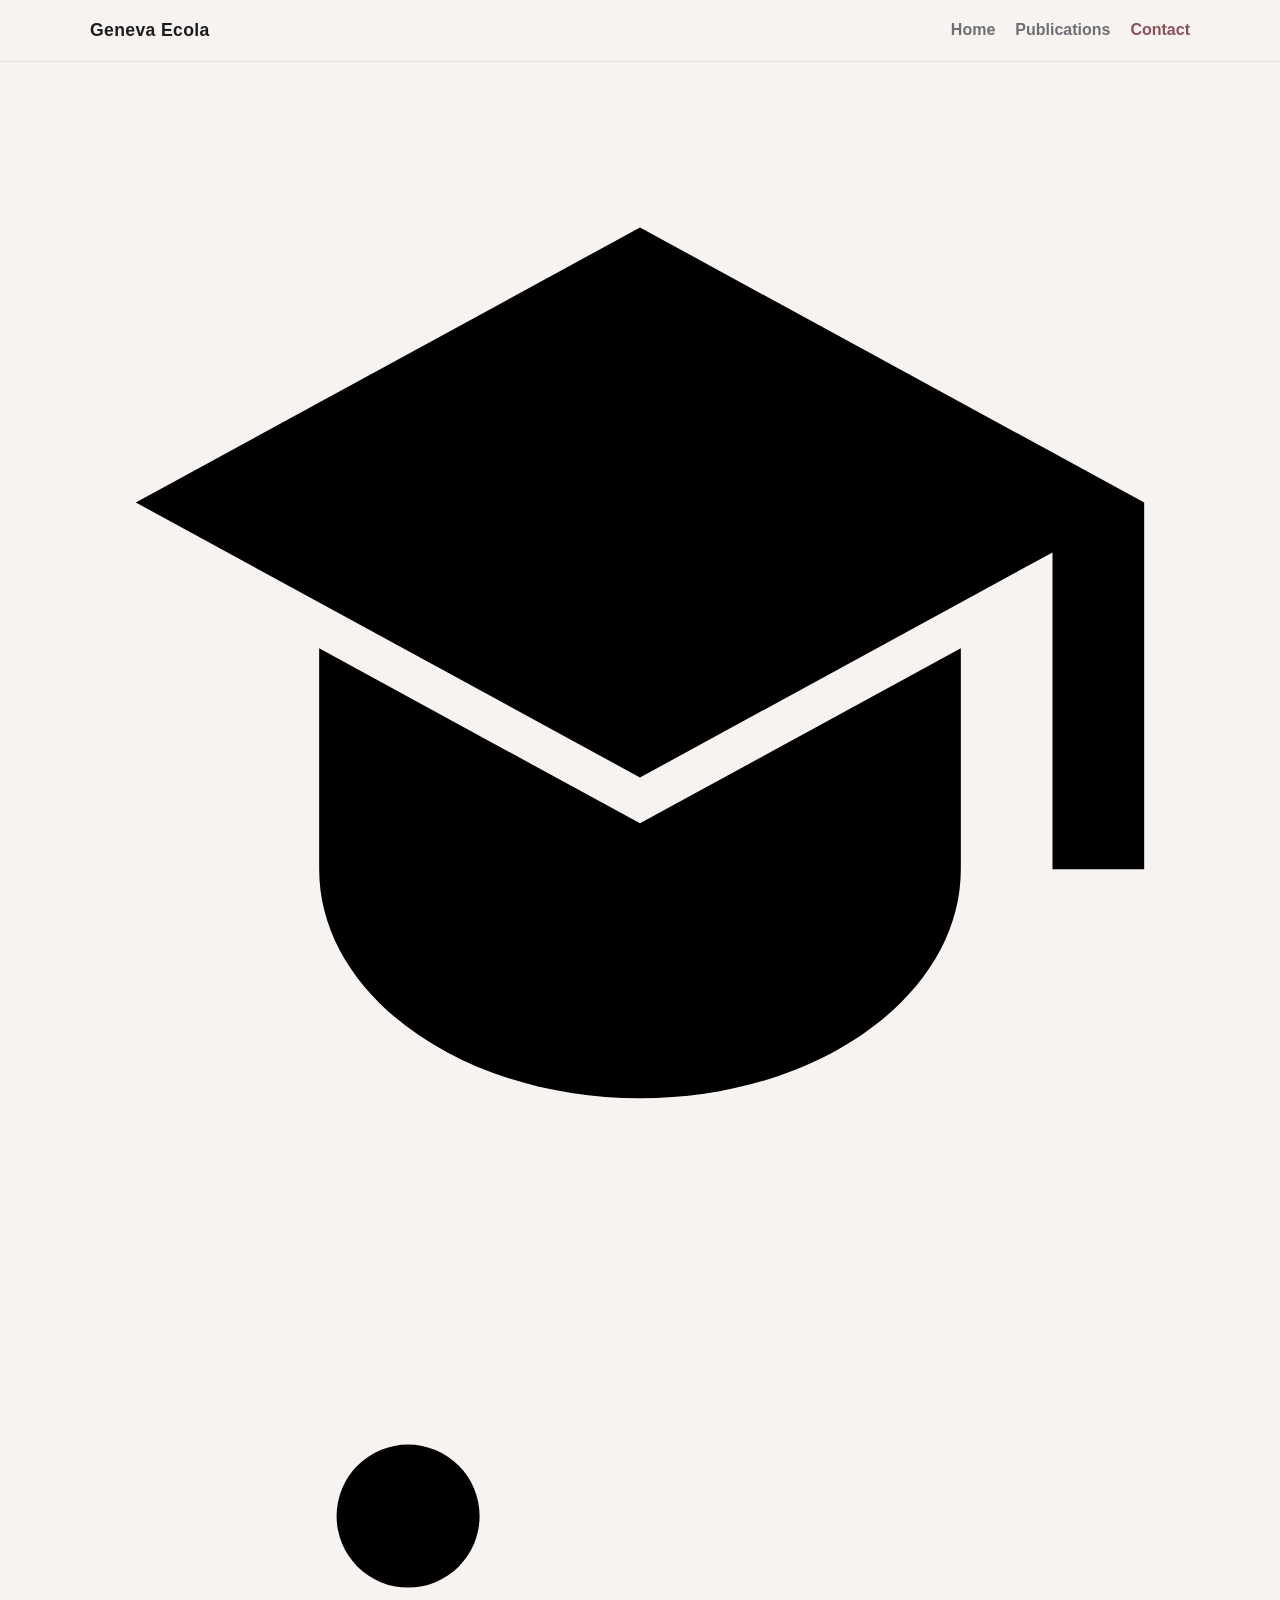
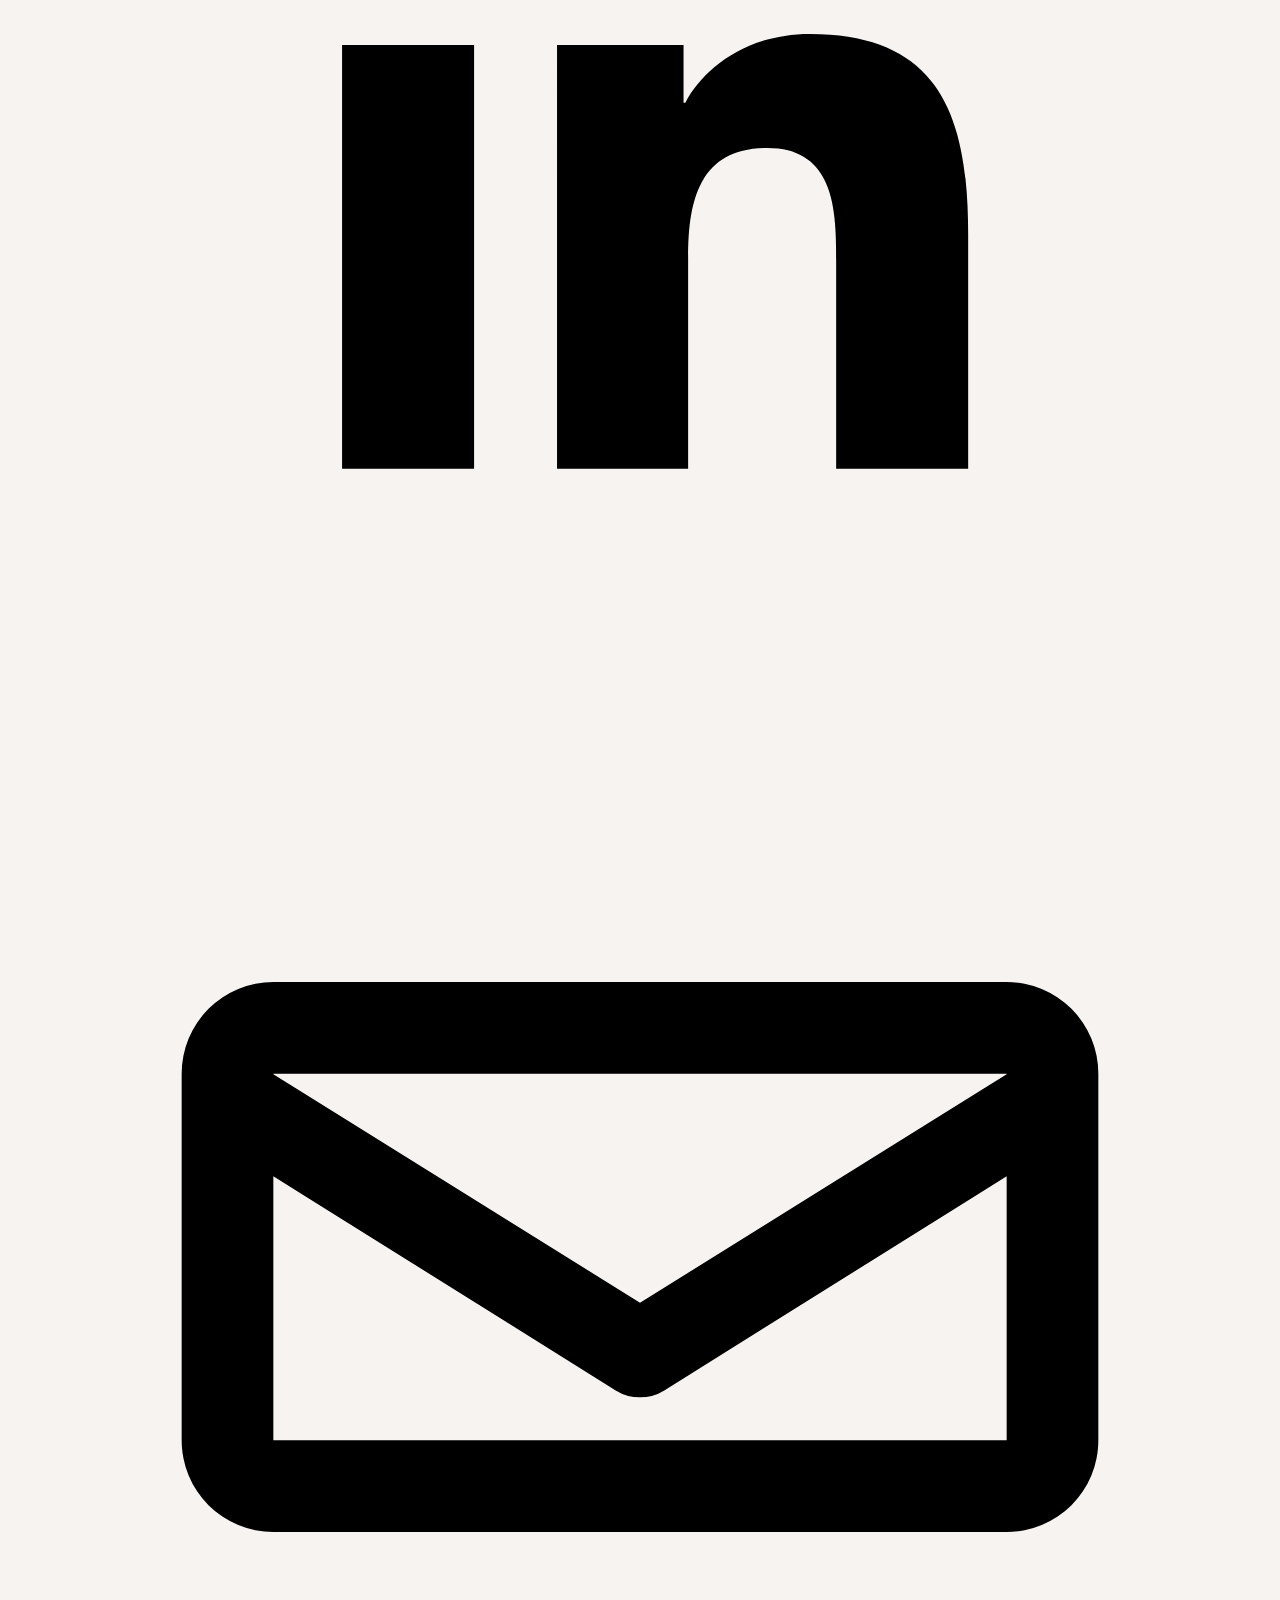
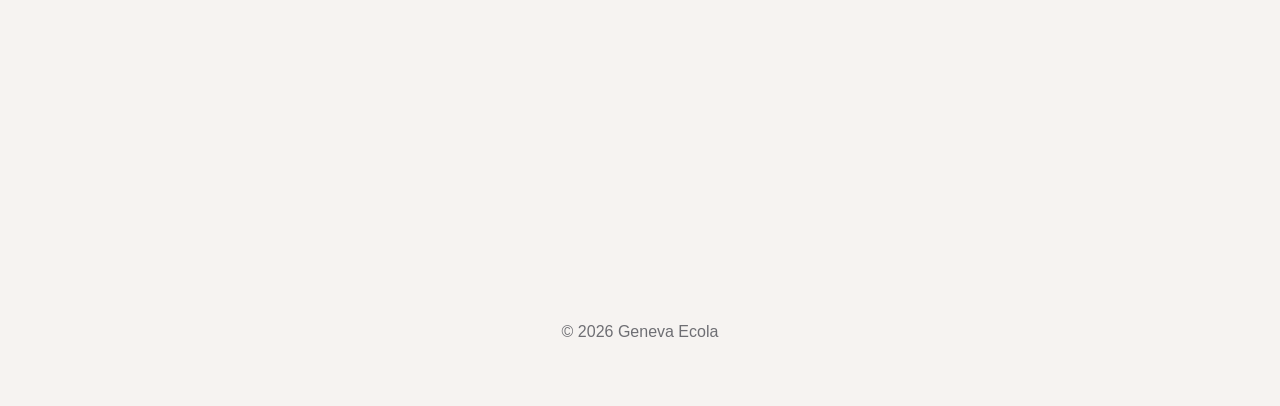
==== contact.html @ b3a4846e "Add social links section to contact page" ====
<!DOCTYPE html>
<html lang="en">
<head>
  <meta charset="UTF-8" />
  <meta name="viewport" content="width=device-width, initial-scale=1.0" />
  <title>Contact | Geneva Ecola</title>
  <link rel="stylesheet" href="style.css">
  <link rel="icon" type="image/svg+xml" href="favicon.svg">
</head>
<body>
  <header class="site-header">
    <div class="container nav">
      <div class="brand">Geneva Ecola</div>
      <nav class="nav-links">
        <a href="index.html">Home</a>
        <a href="publications.html">Publications</a>
        <a class="active" href="contact.html">Contact</a>
      </nav>
    </div>
  </header>

  <main class="section">
    <div class="container">
      <div class="social-links">
        <a href="https://scholar.google.com/citations?user=YOUR_ID_HERE" target="_blank" rel="noopener noreferrer" aria-label="Google Scholar" title="Google Scholar">
          <svg viewBox="0 0 24 24" class="social-icon" aria-hidden="true">
            <path d="M12 3 1 9l11 6 9-4.91V17h2V9L12 3zm0 13L5 12.18V17c0 2.76 3.13 5 7 5s7-2.24 7-5v-4.82L12 16z"/>
          </svg>
        </a>
      
        <a href="https://www.linkedin.com/in/YOUR_LINKEDIN/" target="_blank" rel="noopener noreferrer" aria-label="LinkedIn" title="LinkedIn">
          <svg viewBox="0 0 24 24" class="social-icon" aria-hidden="true">
            <path d="M6.94 8.5A1.56 1.56 0 1 1 6.94 5.38 1.56 1.56 0 0 1 6.94 8.5zM5.5 9.75h2.88V19H5.5V9.75zm4.69 0h2.76v1.26h.04c.38-.73 1.32-1.5 2.72-1.5 2.91 0 3.45 1.91 3.45 4.39V19h-2.88v-4.53c0-1.08-.02-2.47-1.5-2.47-1.5 0-1.73 1.17-1.73 2.39V19h-2.86V9.75z"/>
          </svg>
        </a>
      
        <a href="mailto:youremail@stanford.edu" aria-label="Email" title="Email">
          <svg viewBox="0 0 24 24" class="social-icon" aria-hidden="true">
            <path d="M4 6h16a2 2 0 0 1 2 2v8a2 2 0 0 1-2 2H4a2 2 0 0 1-2-2V8a2 2 0 0 1 2-2zm0 2v.01L12 13l8-4.99V8H4zm16 8V10.24l-7.47 4.67a1 1 0 0 1-1.06 0L4 10.24V16h16z"/>
          </svg>
        </a>
      </div>
    </div>
  </main>

  <footer class="site-footer">
    <div class="container">© 2026 Geneva Ecola</div>
  </footer>
</body>
</html>
---- style.css ----
:root {
  --bg: #f6f3f1;
  --surface: #ffffff;
  --text: #1d1d1f;
  --muted: #6e6e73;
  --accent: #b76e79;
  --accent-dark: #8f4e5a;
  --line: #e7dfdb;
  --shadow: 0 10px 30px rgba(0, 0, 0, 0.06);
  --max-width: 1100px;
}

* {
  box-sizing: border-box;
}

html {
  scroll-behavior: smooth;
}

body {
  margin: 0;
  font-family: Arial, sans-serif;
  background: var(--bg);
  color: var(--text);
  line-height: 1.65;
}

a {
  color: inherit;
  text-decoration: none;
}

.container {
  width: min(var(--max-width), calc(100% - 40px));
  margin: 0 auto;
}

.site-header {
  position: sticky;
  top: 0;
  background: rgba(246, 243, 241, 0.92);
  backdrop-filter: blur(10px);
  border-bottom: 1px solid var(--line);
  z-index: 10;
}

.nav {
  display: flex;
  align-items: center;
  justify-content: space-between;
  padding: 16px 0;
}

.brand {
  font-size: 1.1rem;
  font-weight: 700;
  letter-spacing: 0.02em;
}

.nav-links {
  display: flex;
  gap: 20px;
  flex-wrap: wrap;
}

.nav-links a {
  color: var(--muted);
  font-weight: 600;
}

.nav-links a:hover,
.nav-links a.active {
  color: var(--accent-dark);
}

.hero {
  padding: 72px 0 48px;
}

.hero-grid {
  display: grid;
  grid-template-columns: 1.2fr 0.8fr;
  gap: 36px;
  align-items: center;
}

.eyebrow {
  color: var(--accent-dark);
  font-weight: 700;
  letter-spacing: 0.04em;
  text-transform: uppercase;
  font-size: 0.85rem;
}

h1 {
  font-size: 3.5rem;
  line-height: 1.05;
  margin: 10px 0 16px;
}

.lead {
  font-size: 1.15rem;
  color: var(--muted);
  max-width: 650px;
}

.button-row {
  display: flex;
  gap: 14px;
  flex-wrap: wrap;
  margin-top: 24px;
}

.button {
  display: inline-block;
  padding: 12px 18px;
  border-radius: 999px;
  font-weight: 700;
  transition: 0.2s ease;
}

.button-primary {
  background: var(--accent);
  color: white;
}

.button-primary:hover {
  background: var(--accent-dark);
}

.button-secondary {
  border: 1px solid var(--line);
  background: white;
}

.hero-image,
.image-card {
  background: linear-gradient(135deg, #ead7dc, #dce8f2);
  border-radius: 28px;
  min-height: 340px;
  box-shadow: var(--shadow);
  border: 1px solid var(--line);
}

.section {
  padding: 28px 0 64px;
}

.section-title {
  font-size: 2rem;
  margin: 0 0 10px;
}

.section-subtitle {
  color: var(--muted);
  max-width: 700px;
  margin-bottom: 28px;
}

.card-grid {
  display: grid;
  grid-template-columns: repeat(3, 1fr);
  gap: 22px;
}

.card {
  background: var(--surface);
  border: 1px solid var(--line);
  border-radius: 24px;
  padding: 22px;
  box-shadow: var(--shadow);
}

.card h3 {
  margin-top: 0;
  margin-bottom: 10px;
  font-size: 1.2rem;
}

.card p {
  color: var(--muted);
  margin-bottom: 0;
}

.split {
  display: grid;
  grid-template-columns: 0.9fr 1.1fr;
  gap: 28px;
  align-items: start;
}

.list {
  display: grid;
  gap: 18px;
}

.list-item {
  background: var(--surface);
  border: 1px solid var(--line);
  border-radius: 22px;
  padding: 20px;
  box-shadow: var(--shadow);
}

.list-item h3 {
  margin: 0 0 8px;
}

.list-item p {
  margin: 0;
  color: var(--muted);
}

.site-footer {
  padding: 40px 0 60px;
  color: var(--muted);
  text-align: center;
}

@media (max-width: 900px) {
  .hero-grid,
  .card-grid,
  .split {
    grid-template-columns: 1fr;
  }

  h1 {
    font-size: 2.6rem;
  }
}

.hero-image{
  overflow: hidden;
}

.hero-image img{
  width: 100%;
  height: 100%;
  display: block;
  object-fit: cover;
  border-radius: 28px;
}

.section-intro {
  max-width: 700px;
  margin-bottom: 2rem;
  color: #555;
}

.publications-list {
  display: flex;
  flex-direction: column;
  gap: 2rem;
}

.publication-card {
  display: flex;
  gap: 1.5rem;
  align-items: flex-start;
  background: #fff;
  border-radius: 18px;
  padding: 1.25rem;
  box-shadow: 0 4px 18px rgba(0, 0, 0, 0.08);
}

.publication-image img {
  width: 200px;
  height: 140px;
  object-fit: cover;
  border-radius: 14px;
  display: block;
}

.publication-content {
  flex: 1;
}

.publication-content h2 {
  margin: 0 0 0.4rem 0;
  font-size: 1.25rem;
  line-height: 1.3;
}

.publication-meta {
  font-weight: 600;
  color: #7a5ea8;
  margin-bottom: 0.75rem;
}

.publication-links {
  margin-top: 0.9rem;
  display: flex;
  gap: 1rem;
  flex-wrap: wrap;
}

.publication-links a {
  text-decoration: none;
  font-weight: 600;
}

@media (max-width: 700px) {
  .publication-card {
    flex-direction: column;
  }

  .publication-image img {
    width: 100%;
    height: auto;
  }
}
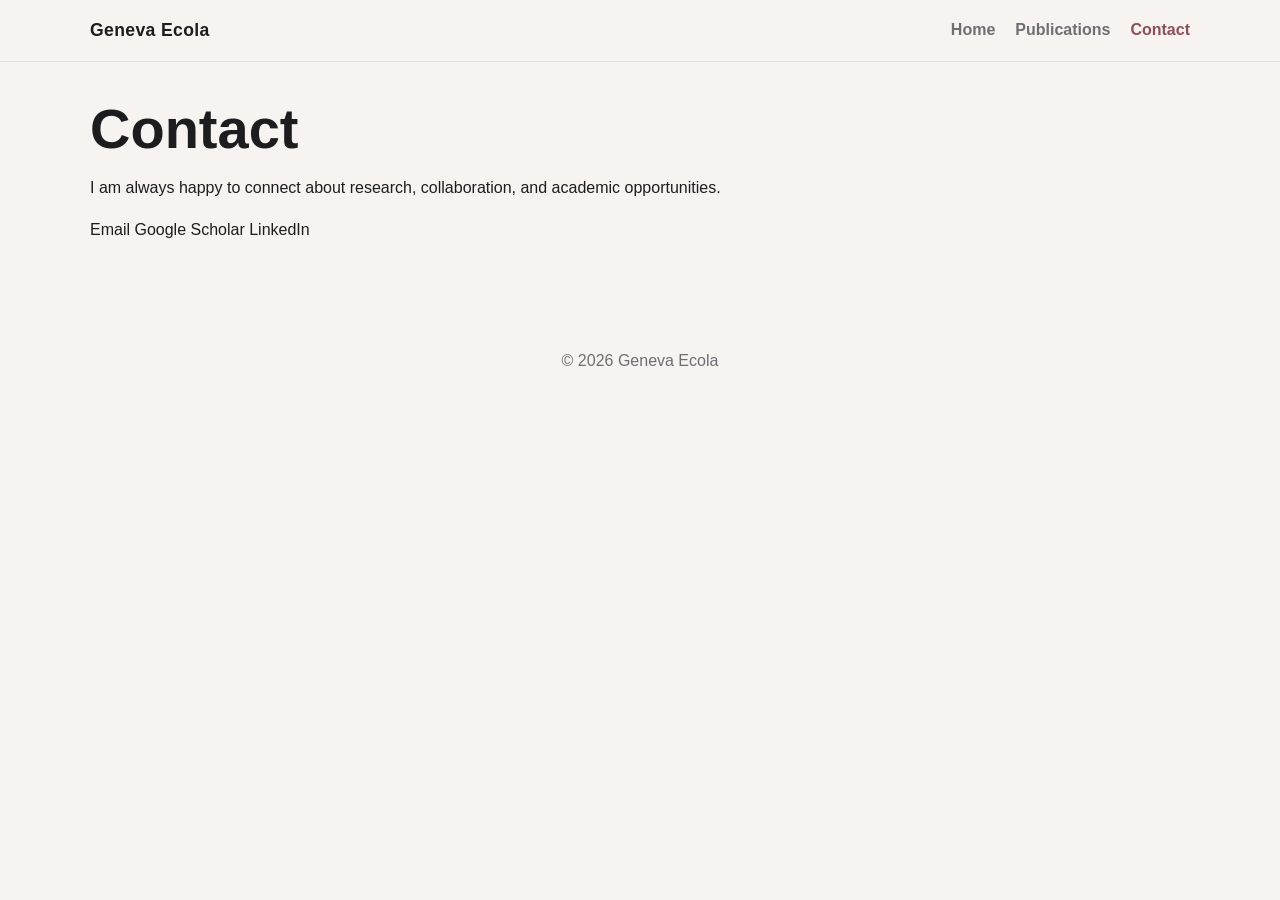
==== commit d1529f9d: "Create contact section with links and introduction Added a contact section with introductory text an" ====
--- a/contact.html
+++ b/contact.html
@@ -20,25 +20,16 @@
   </header>
 
   <main class="section">
-    <div class="container">
-      <div class="social-links">
-        <a href="https://scholar.google.com/citations?user=YOUR_ID_HERE" target="_blank" rel="noopener noreferrer" aria-label="Google Scholar" title="Google Scholar">
-          <svg viewBox="0 0 24 24" class="social-icon" aria-hidden="true">
-            <path d="M12 3 1 9l11 6 9-4.91V17h2V9L12 3zm0 13L5 12.18V17c0 2.76 3.13 5 7 5s7-2.24 7-5v-4.82L12 16z"/>
-          </svg>
-        </a>
-      
-        <a href="https://www.linkedin.com/in/YOUR_LINKEDIN/" target="_blank" rel="noopener noreferrer" aria-label="LinkedIn" title="LinkedIn">
-          <svg viewBox="0 0 24 24" class="social-icon" aria-hidden="true">
-            <path d="M6.94 8.5A1.56 1.56 0 1 1 6.94 5.38 1.56 1.56 0 0 1 6.94 8.5zM5.5 9.75h2.88V19H5.5V9.75zm4.69 0h2.76v1.26h.04c.38-.73 1.32-1.5 2.72-1.5 2.91 0 3.45 1.91 3.45 4.39V19h-2.88v-4.53c0-1.08-.02-2.47-1.5-2.47-1.5 0-1.73 1.17-1.73 2.39V19h-2.86V9.75z"/>
-          </svg>
-        </a>
-      
-        <a href="mailto:youremail@stanford.edu" aria-label="Email" title="Email">
-          <svg viewBox="0 0 24 24" class="social-icon" aria-hidden="true">
-            <path d="M4 6h16a2 2 0 0 1 2 2v8a2 2 0 0 1-2 2H4a2 2 0 0 1-2-2V8a2 2 0 0 1 2-2zm0 2v.01L12 13l8-4.99V8H4zm16 8V10.24l-7.47 4.67a1 1 0 0 1-1.06 0L4 10.24V16h16z"/>
-          </svg>
-        </a>
+    <div class="container contact-page">
+      <h1>Contact</h1>
+      <p class="contact-intro">
+        I am always happy to connect about research, collaboration, and academic opportunities.
+      </p>
+
+      <div class="contact-links">
+        <a class="contact-button" href="mailto:youremail@stanford.edu">Email</a>
+        <a class="contact-button" href="https://scholar.google.com/citations?user=YOUR_ID_HERE" target="_blank" rel="noopener noreferrer">Google Scholar</a>
+        <a class="contact-button" href="https://www.linkedin.com/in/YOUR_LINKEDIN/" target="_blank" rel="noopener noreferrer">LinkedIn</a>
       </div>
     </div>
   </main>
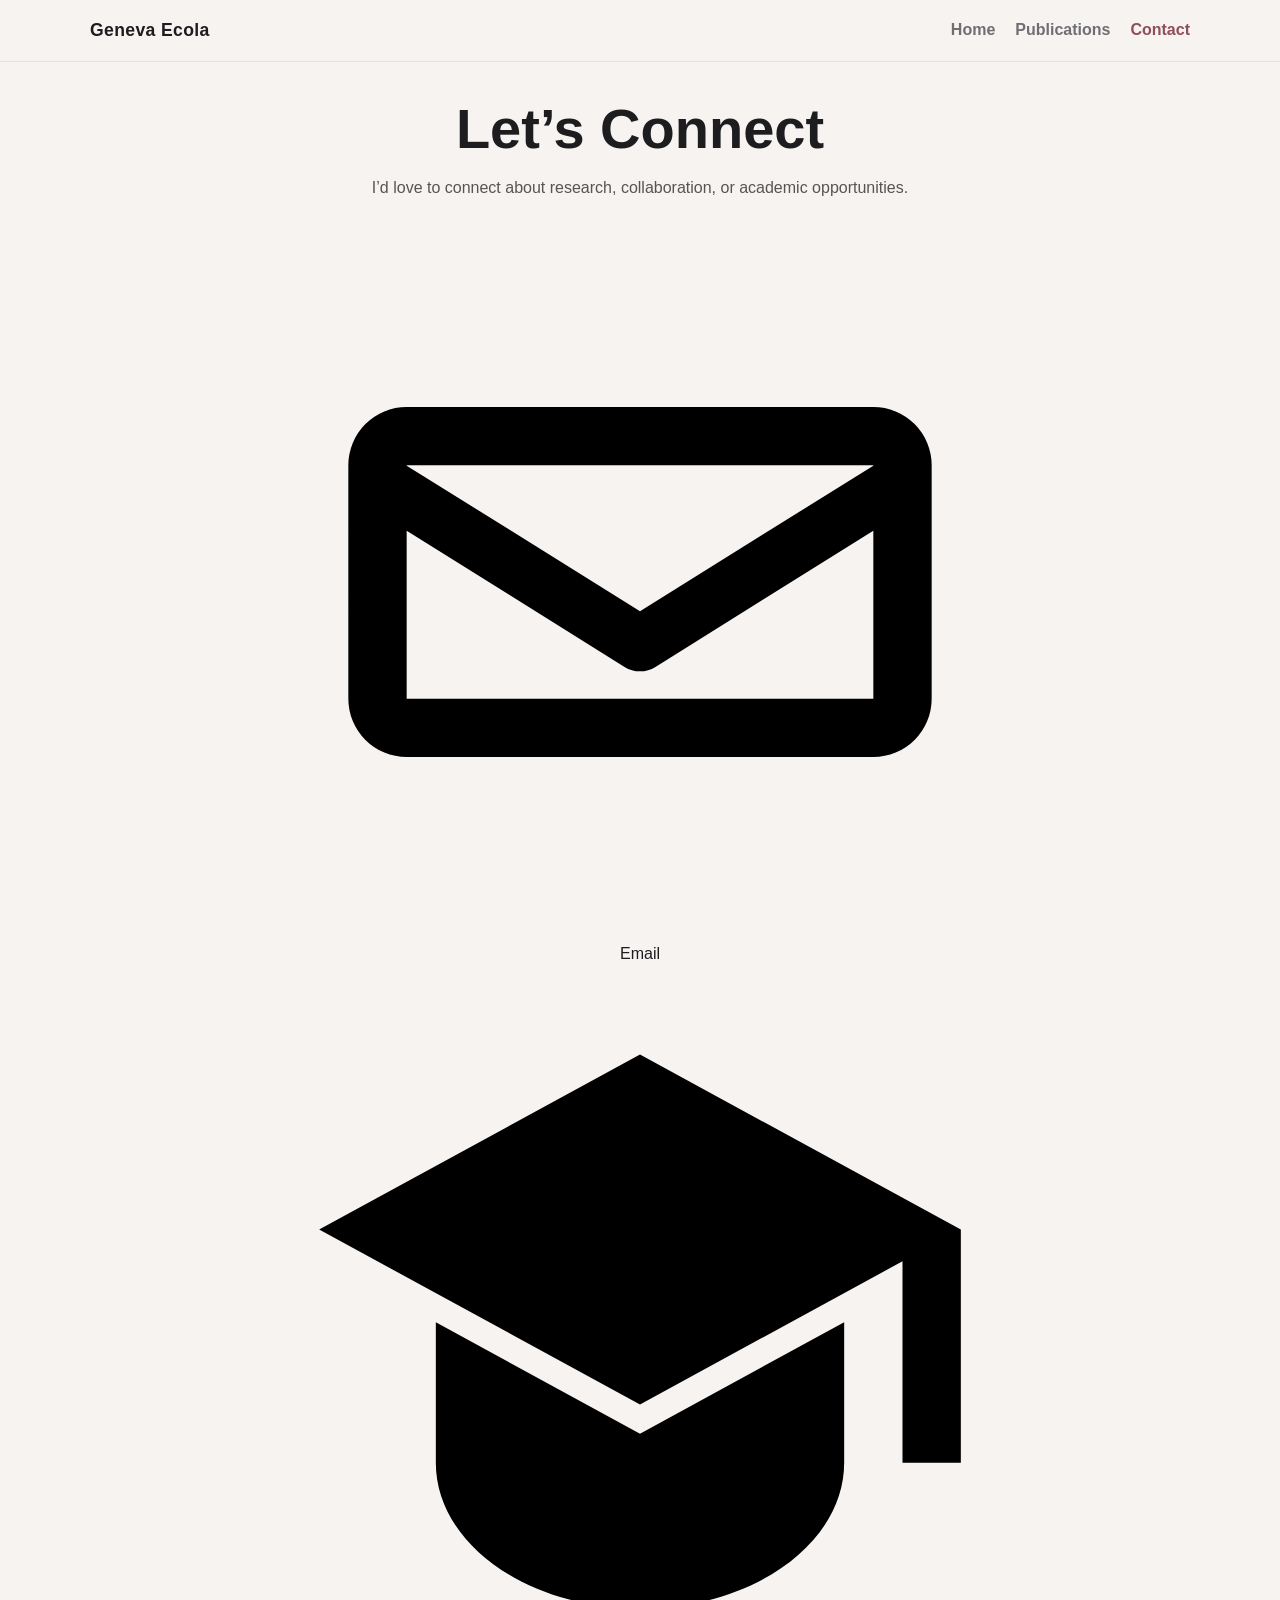
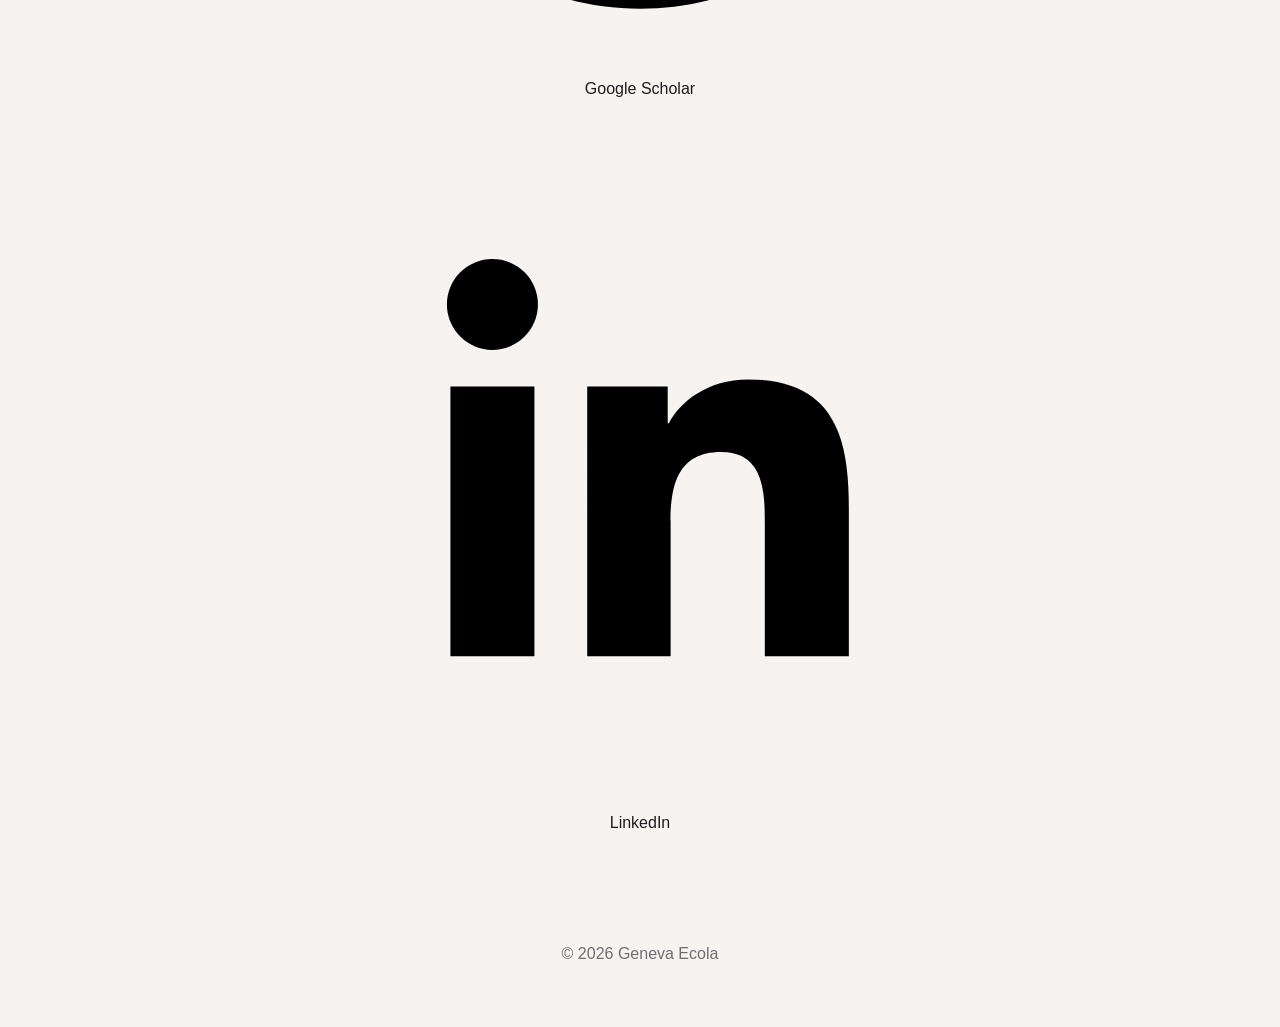
==== commit d7889bca: "Update contact page content and structure" ====
--- a/contact.html
+++ b/contact.html
@@ -21,15 +21,38 @@
 
   <main class="section">
     <div class="container contact-page">
-      <h1>Contact</h1>
+      <h1>Let’s Connect</h1>
       <p class="contact-intro">
-        I am always happy to connect about research, collaboration, and academic opportunities.
+        I’d love to connect about research, collaboration, or academic opportunities.
       </p>
 
-      <div class="contact-links">
-        <a class="contact-button" href="mailto:youremail@stanford.edu">Email</a>
-        <a class="contact-button" href="https://scholar.google.com/citations?user=YOUR_ID_HERE" target="_blank" rel="noopener noreferrer">Google Scholar</a>
-        <a class="contact-button" href="https://www.linkedin.com/in/YOUR_LINKEDIN/" target="_blank" rel="noopener noreferrer">LinkedIn</a>
+      <div class="social-card">
+        <a class="social-button" href="mailto:YOUR_EMAIL_HERE" aria-label="Email">
+          <span class="icon-wrap">
+            <svg viewBox="0 0 24 24" class="social-icon" aria-hidden="true">
+              <path d="M4 6h16a2 2 0 0 1 2 2v8a2 2 0 0 1-2 2H4a2 2 0 0 1-2-2V8a2 2 0 0 1 2-2zm0 2v.01L12 13l8-4.99V8H4zm16 8V10.24l-7.47 4.67a1 1 0 0 1-1.06 0L4 10.24V16h16z"/>
+            </svg>
+          </span>
+          <span>Email</span>
+        </a>
+
+        <a class="social-button" href="https://scholar.google.com/citations?user=YOUR_SCHOLAR_ID" target="_blank" rel="noopener noreferrer" aria-label="Google Scholar">
+          <span class="icon-wrap">
+            <svg viewBox="0 0 24 24" class="social-icon" aria-hidden="true">
+              <path d="M12 3 1 9l11 6 9-4.91V17h2V9L12 3zm0 13L5 12.18V17c0 2.76 3.13 5 7 5s7-2.24 7-5v-4.82L12 16z"/>
+            </svg>
+          </span>
+          <span>Google Scholar</span>
+        </a>
+
+        <a class="social-button" href="https://www.linkedin.com/in/YOUR_LINKEDIN/" target="_blank" rel="noopener noreferrer" aria-label="LinkedIn">
+          <span class="icon-wrap">
+            <svg viewBox="0 0 24 24" class="social-icon" aria-hidden="true">
+              <path d="M6.94 8.5A1.56 1.56 0 1 1 6.94 5.38 1.56 1.56 0 0 1 6.94 8.5zM5.5 9.75h2.88V19H5.5V9.75zm4.69 0h2.76v1.26h.04c.38-.73 1.32-1.5 2.72-1.5 2.91 0 3.45 1.91 3.45 4.39V19h-2.88v-4.53c0-1.08-.02-2.47-1.5-2.47-1.5 0-1.73 1.17-1.73 2.39V19h-2.86V9.75z"/>
+            </svg>
+          </span>
+          <span>LinkedIn</span>
+        </a>
       </div>
     </div>
   </main>
--- a/style.css
+++ b/style.css
@@ -310,3 +310,39 @@
     height: auto;
   }
 }
+
+.contact-page {
+  max-width: 700px;
+  text-align: center;
+  margin: 0 auto;
+}
+
+.contact-intro {
+  color: #555;
+  margin: 1rem 0 2rem;
+  line-height: 1.6;
+}
+
+.contact-links {
+  display: flex;
+  gap: 1rem;
+  justify-content: center;
+  flex-wrap: wrap;
+}
+
+.contact-button {
+  display: inline-block;
+  padding: 0.85rem 1.3rem;
+  border-radius: 999px;
+  background: #f3ecfb;
+  color: #7a5ea8;
+  text-decoration: none;
+  font-weight: 600;
+  transition: transform 0.18s ease, box-shadow 0.18s ease, background 0.18s ease;
+}
+
+.contact-button:hover {
+  transform: translateY(-2px);
+  background: #eadcf8;
+  box-shadow: 0 6px 16px rgba(122, 94, 168, 0.18);
+}
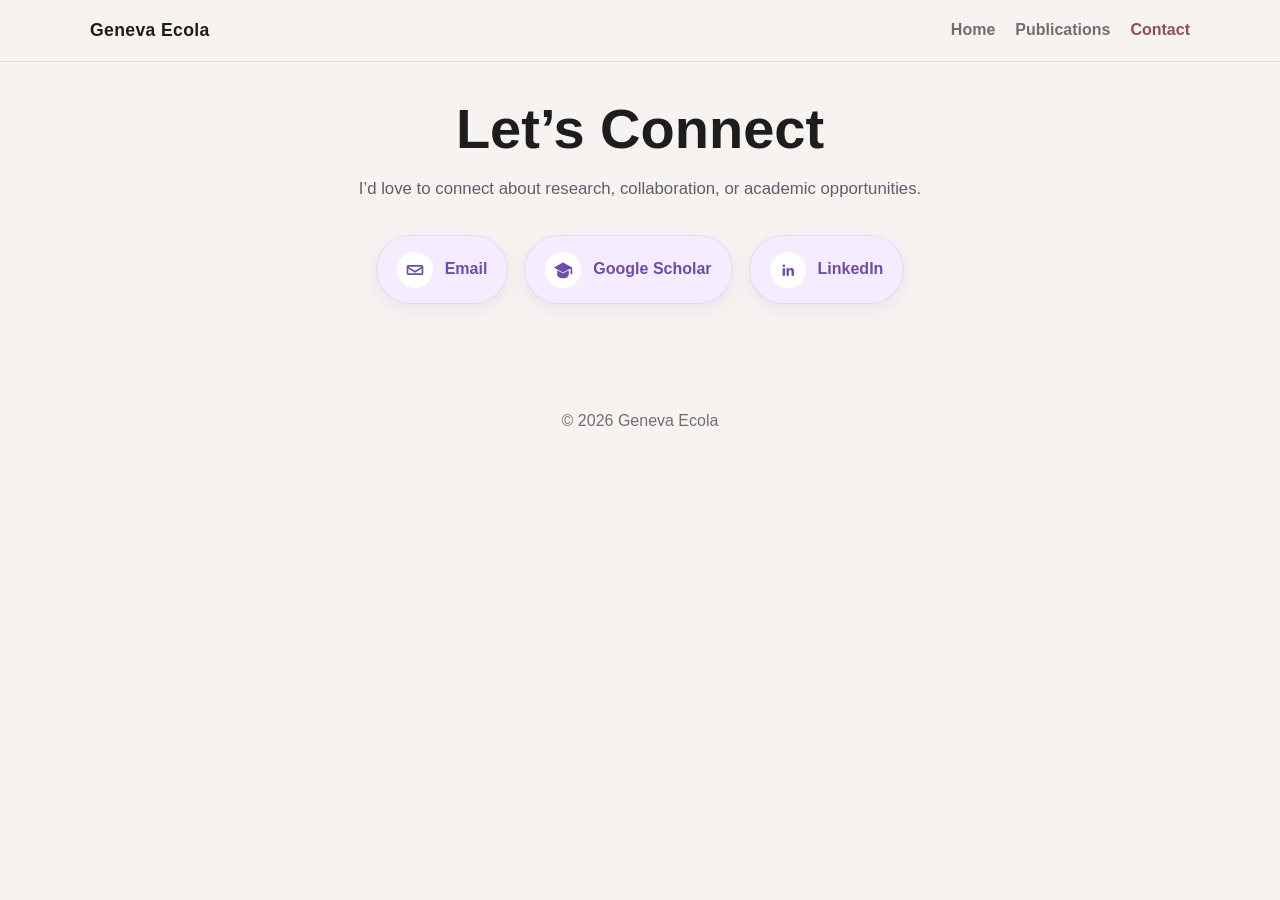
==== commit 7a695939: "Update contact information and social links" ====
--- a/contact.html
+++ b/contact.html
@@ -27,7 +27,7 @@
       </p>
 
       <div class="social-card">
-        <a class="social-button" href="mailto:YOUR_EMAIL_HERE" aria-label="Email">
+        <a class="social-button" href="mailto:gecola@stanford.edu" aria-label="Email">
           <span class="icon-wrap">
             <svg viewBox="0 0 24 24" class="social-icon" aria-hidden="true">
               <path d="M4 6h16a2 2 0 0 1 2 2v8a2 2 0 0 1-2 2H4a2 2 0 0 1-2-2V8a2 2 0 0 1 2-2zm0 2v.01L12 13l8-4.99V8H4zm16 8V10.24l-7.47 4.67a1 1 0 0 1-1.06 0L4 10.24V16h16z"/>
@@ -36,7 +36,7 @@
           <span>Email</span>
         </a>
 
-        <a class="social-button" href="https://scholar.google.com/citations?user=YOUR_SCHOLAR_ID" target="_blank" rel="noopener noreferrer" aria-label="Google Scholar">
+        <a class="social-button" href="https://scholar.google.com/citations?user=upxh27QAAAAJ&hl=en" target="_blank" rel="noopener noreferrer" aria-label="Google Scholar">
           <span class="icon-wrap">
             <svg viewBox="0 0 24 24" class="social-icon" aria-hidden="true">
               <path d="M12 3 1 9l11 6 9-4.91V17h2V9L12 3zm0 13L5 12.18V17c0 2.76 3.13 5 7 5s7-2.24 7-5v-4.82L12 16z"/>
@@ -45,7 +45,7 @@
           <span>Google Scholar</span>
         </a>
 
-        <a class="social-button" href="https://www.linkedin.com/in/YOUR_LINKEDIN/" target="_blank" rel="noopener noreferrer" aria-label="LinkedIn">
+        <a class="social-button" href="https://www.linkedin.com/in/geneva-ecola/" target="_blank" rel="noopener noreferrer" aria-label="LinkedIn">
           <span class="icon-wrap">
             <svg viewBox="0 0 24 24" class="social-icon" aria-hidden="true">
               <path d="M6.94 8.5A1.56 1.56 0 1 1 6.94 5.38 1.56 1.56 0 0 1 6.94 8.5zM5.5 9.75h2.88V19H5.5V9.75zm4.69 0h2.76v1.26h.04c.38-.73 1.32-1.5 2.72-1.5 2.91 0 3.45 1.91 3.45 4.39V19h-2.88v-4.53c0-1.08-.02-2.47-1.5-2.47-1.5 0-1.73 1.17-1.73 2.39V19h-2.86V9.75z"/>
--- a/style.css
+++ b/style.css
@@ -312,37 +312,73 @@
 }
 
 .contact-page {
-  max-width: 700px;
+  max-width: 760px;
+  margin: 0 auto;
   text-align: center;
-  margin: 0 auto;
 }
 
 .contact-intro {
-  color: #555;
-  margin: 1rem 0 2rem;
-  line-height: 1.6;
-}
-
-.contact-links {
-  display: flex;
+  color: #5f5f6b;
+  font-size: 1.05rem;
+  line-height: 1.7;
+  max-width: 620px;
+  margin: 0.75rem auto 2rem;
+}
+
+.social-card {
+  display: flex;
+  justify-content: center;
   gap: 1rem;
-  justify-content: center;
   flex-wrap: wrap;
-}
-
-.contact-button {
-  display: inline-block;
-  padding: 0.85rem 1.3rem;
+  margin-top: 1.5rem;
+}
+
+.social-button {
+  display: inline-flex;
+  align-items: center;
+  gap: 0.75rem;
+  padding: 0.95rem 1.25rem;
   border-radius: 999px;
-  background: #f3ecfb;
-  color: #7a5ea8;
   text-decoration: none;
   font-weight: 600;
+  color: #6f4ca5;
+  background: #f5edff;
+  border: 1px solid rgba(111, 76, 165, 0.12);
+  box-shadow: 0 6px 18px rgba(111, 76, 165, 0.08);
   transition: transform 0.18s ease, box-shadow 0.18s ease, background 0.18s ease;
 }
 
-.contact-button:hover {
+.social-button:hover {
   transform: translateY(-2px);
-  background: #eadcf8;
-  box-shadow: 0 6px 16px rgba(122, 94, 168, 0.18);
-}
+  background: #efe2ff;
+  box-shadow: 0 10px 22px rgba(111, 76, 165, 0.14);
+}
+
+.icon-wrap {
+  width: 36px;
+  height: 36px;
+  border-radius: 50%;
+  background: white;
+  display: inline-flex;
+  align-items: center;
+  justify-content: center;
+  flex-shrink: 0;
+}
+
+.social-icon {
+  width: 20px;
+  height: 20px;
+  fill: currentColor;
+}
+
+@media (max-width: 640px) {
+  .social-card {
+    flex-direction: column;
+    align-items: center;
+  }
+
+  .social-button {
+    width: min(100%, 320px);
+    justify-content: center;
+  }
+}
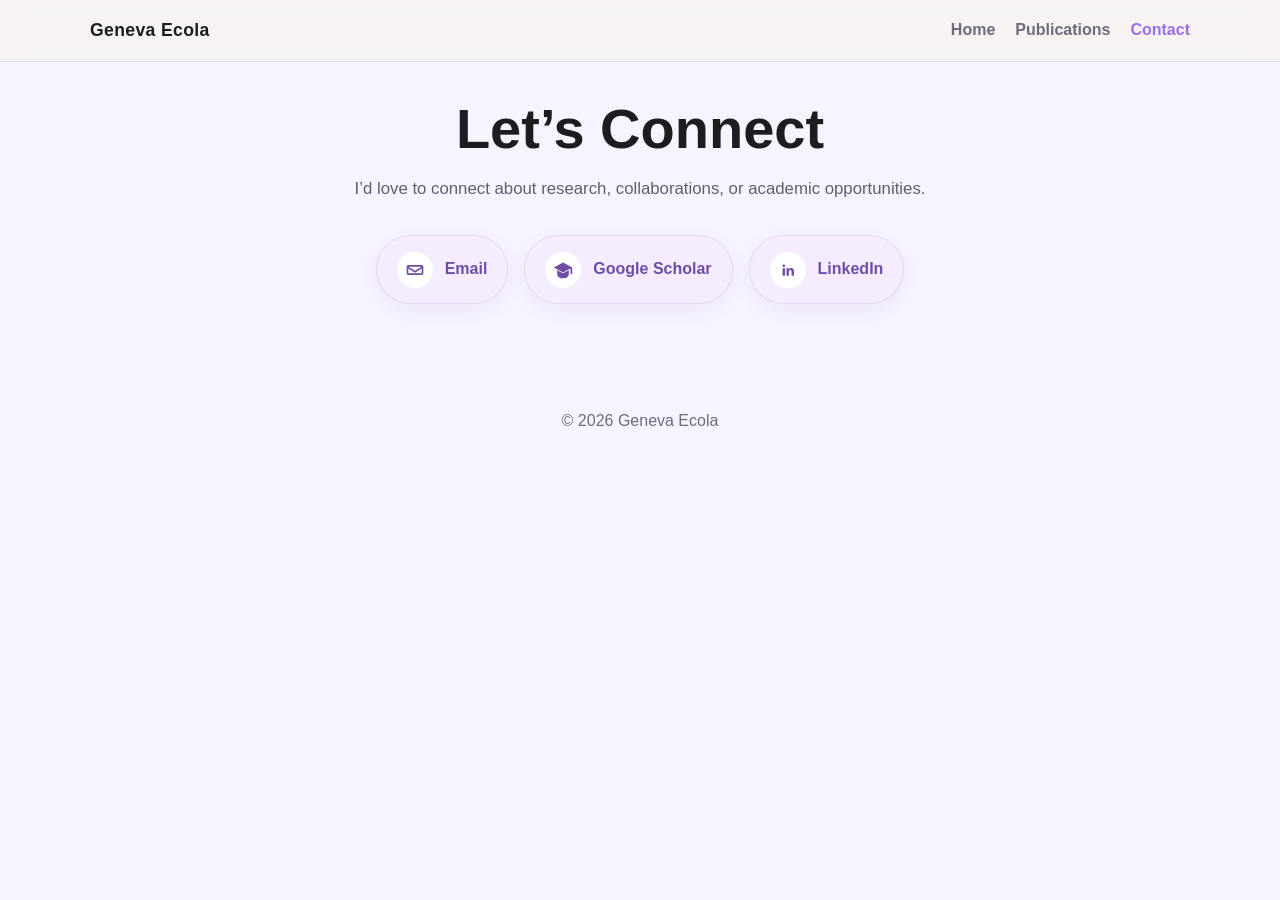
==== commit 8996387b: "Fix typo in contact page introduction" ====
--- a/contact.html
+++ b/contact.html
@@ -23,7 +23,7 @@
     <div class="container contact-page">
       <h1>Let’s Connect</h1>
       <p class="contact-intro">
-        I’d love to connect about research, collaboration, or academic opportunities.
+        I’d love to connect about research, collaborations, or academic opportunities.
       </p>
 
       <div class="social-card">
--- a/style.css
+++ b/style.css
@@ -1,12 +1,12 @@
 :root {
-  --bg: #f6f3f1;
+  --bg: #f7f3ff;
   --surface: #ffffff;
   --text: #1d1d1f;
-  --muted: #6e6e73;
-  --accent: #b76e79;
-  --accent-dark: #8f4e5a;
-  --line: #e7dfdb;
-  --shadow: 0 10px 30px rgba(0, 0, 0, 0.06);
+  --muted: #6f6a7d;
+  --accent: #c7a6ff;
+  --accent-dark: #9b6ee8;
+  --line: #e7def7;
+  --shadow: 0 10px 30px rgba(88, 60, 140, 0.08);
   --max-width: 1100px;
 }
 
@@ -136,7 +136,7 @@
 
 .hero-image,
 .image-card {
-  background: linear-gradient(135deg, #ead7dc, #dce8f2);
+  background: linear-gradient(135deg, #efe3ff, #e6dcff);
   border-radius: 28px;
   min-height: 340px;
   box-shadow: var(--shadow);
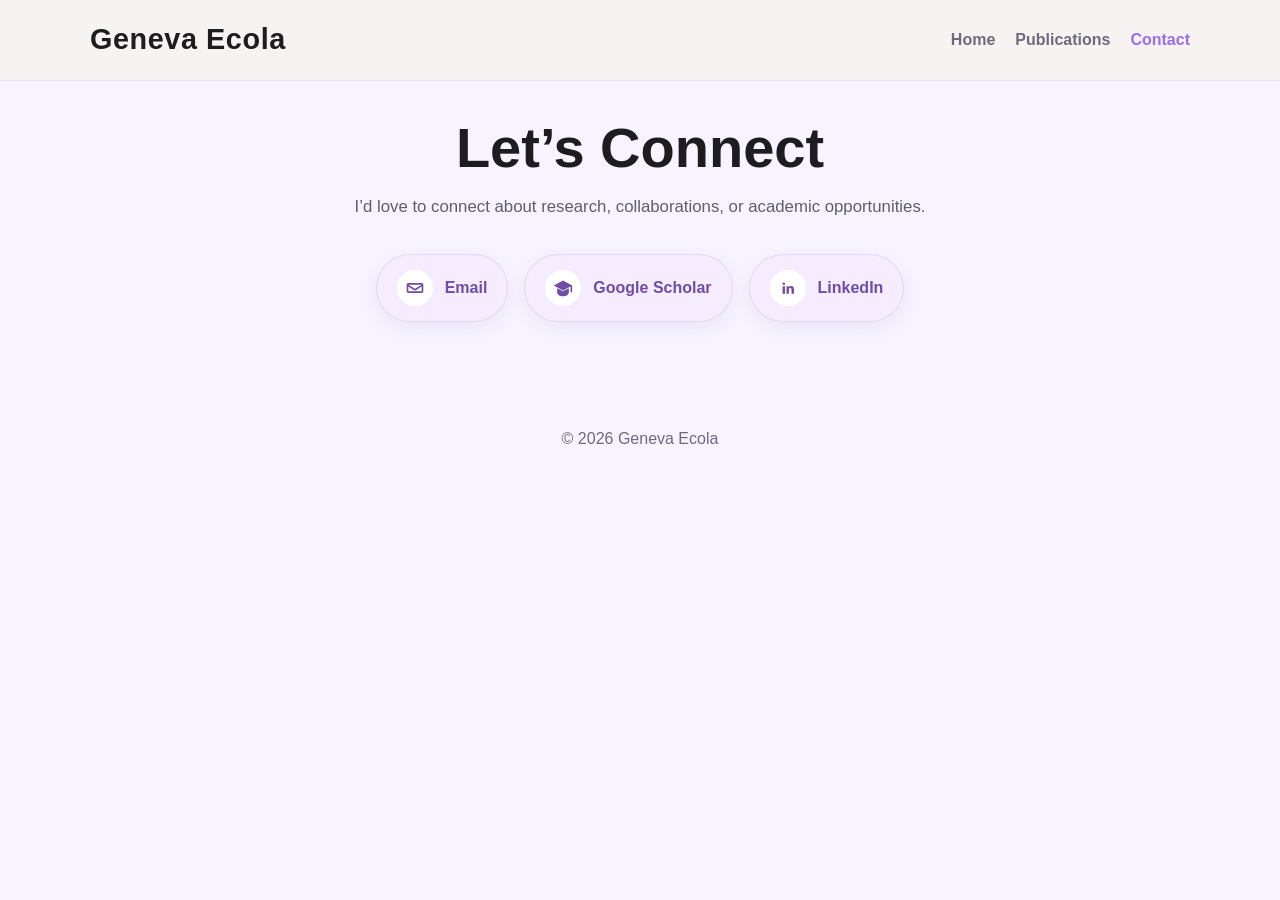
==== commit de9c1c45: "Update contact.html" ====
--- a/contact.html
+++ b/contact.html
@@ -18,6 +18,16 @@
       </nav>
     </div>
   </header>
+
+<!-- Google tag (gtag.js) -->
+<script async src="https://www.googletagmanager.com/gtag/js?id=G-DEY8MKTT2V"></script>
+<script>
+  window.dataLayer = window.dataLayer || [];
+  function gtag(){dataLayer.push(arguments);}
+  gtag('js', new Date());
+
+  gtag('config', 'G-DEY8MKTT2V');
+</script>
 
   <main class="section">
     <div class="container contact-page">
--- a/style.css
+++ b/style.css
@@ -53,7 +53,7 @@
 }
 
 .brand {
-  font-size: 1.1rem;
+  font-size: 1.8rem;
   font-weight: 700;
   letter-spacing: 0.02em;
 }
@@ -90,7 +90,7 @@
   font-weight: 700;
   letter-spacing: 0.04em;
   text-transform: uppercase;
-  font-size: 0.85rem;
+  font-size: 1.5rem;
 }
 
 h1 {
@@ -382,3 +382,20 @@
     justify-content: center;
   }
 }
+
+.news-box {
+  display: flex;
+  flex-direction: column;
+  gap: 1.25rem;
+}
+
+.news-item h3 {
+  margin: 0;
+  font-size: 1.05rem;
+  line-height: 1.5;
+}
+
+.news-item + .news-item {
+  border-top: 1px solid #e6e0f5;
+  padding-top: 1.25rem;
+}
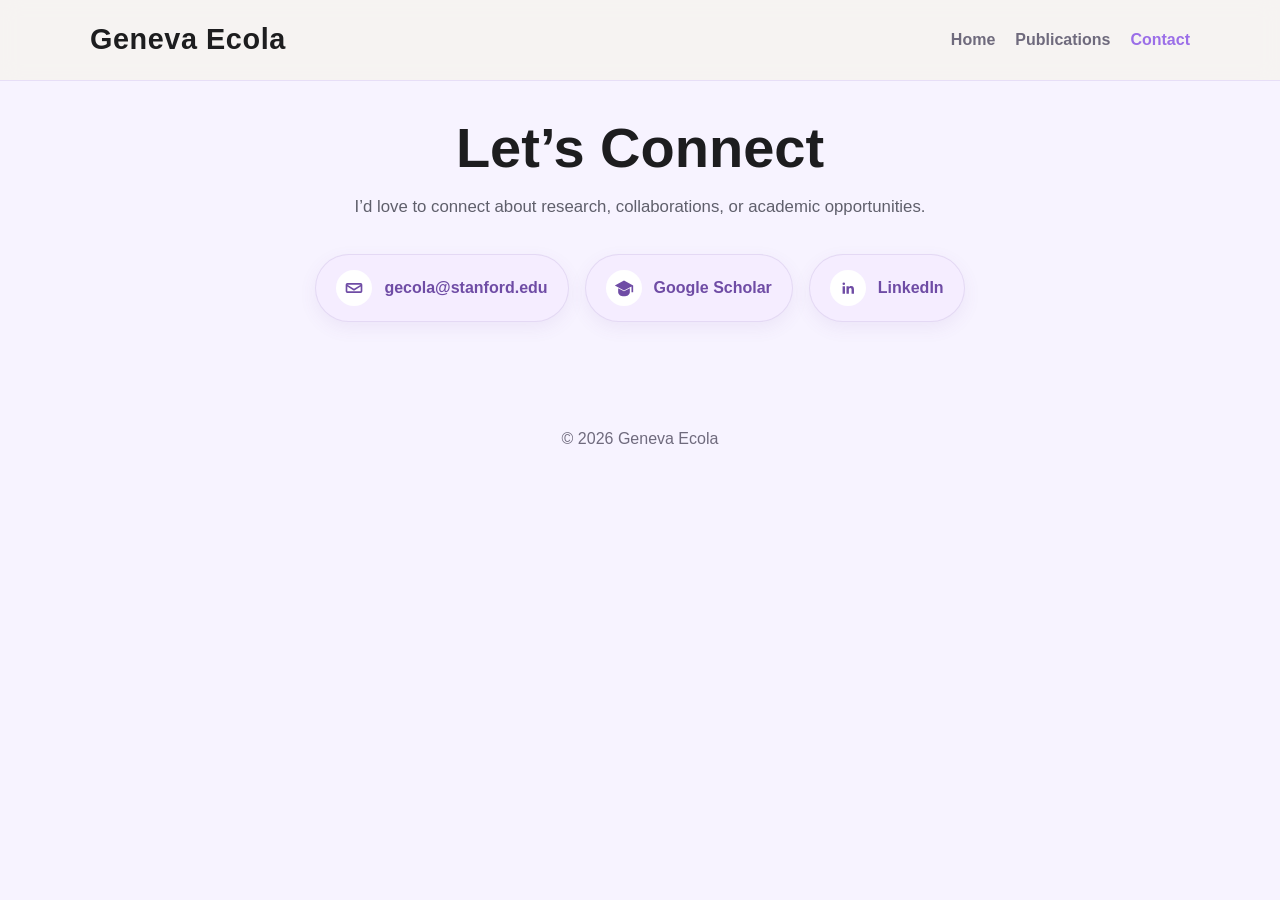
==== commit d3e63a0e: "Update contact.html" ====
--- a/contact.html
+++ b/contact.html
@@ -43,7 +43,7 @@
               <path d="M4 6h16a2 2 0 0 1 2 2v8a2 2 0 0 1-2 2H4a2 2 0 0 1-2-2V8a2 2 0 0 1 2-2zm0 2v.01L12 13l8-4.99V8H4zm16 8V10.24l-7.47 4.67a1 1 0 0 1-1.06 0L4 10.24V16h16z"/>
             </svg>
           </span>
-          <span>Email</span>
+          <span>gecola@stanford.edu</span>
         </a>
 
         <a class="social-button" href="https://scholar.google.com/citations?user=upxh27QAAAAJ&hl=en" target="_blank" rel="noopener noreferrer" aria-label="Google Scholar">
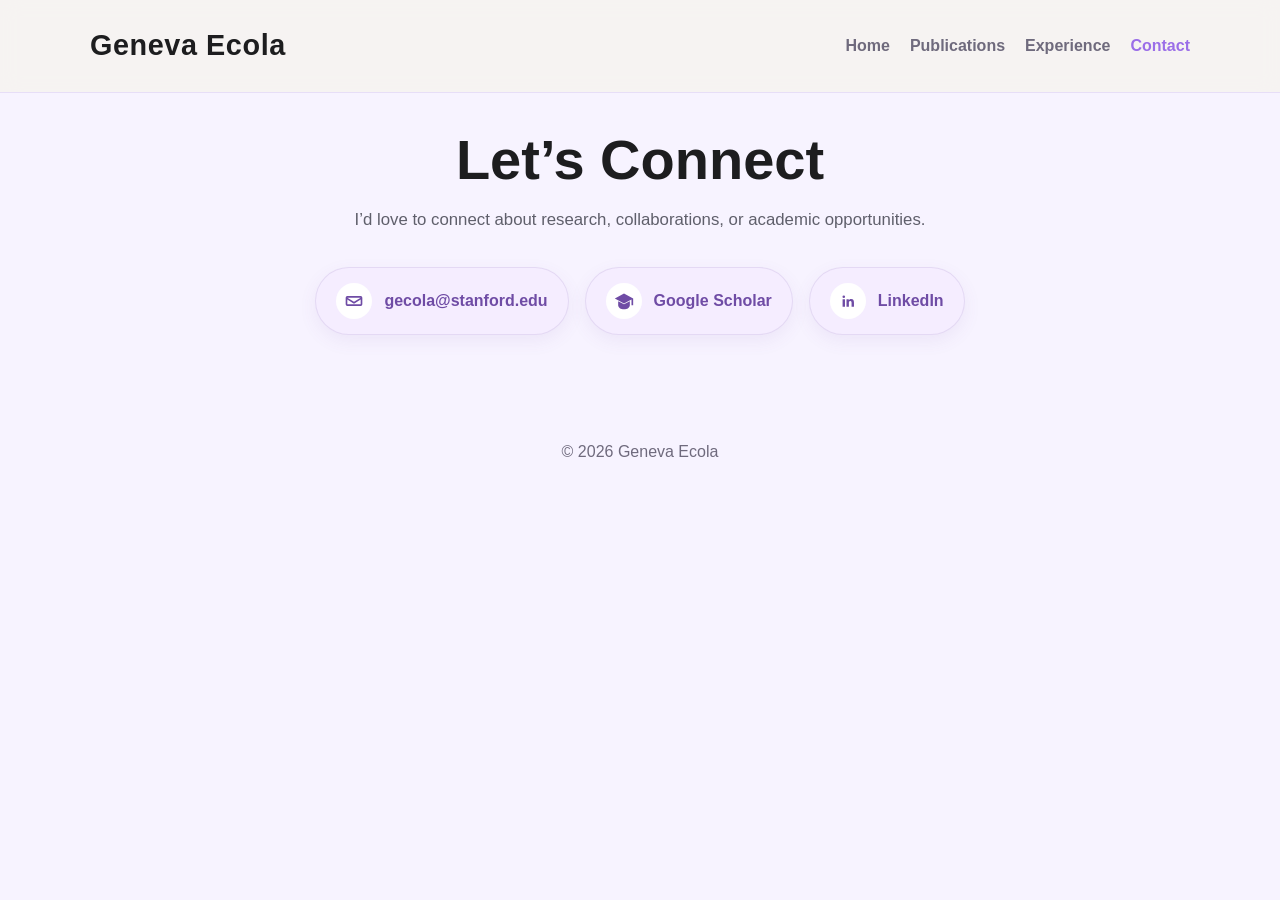
==== commit d014368e: "Update contact.html" ====
--- a/contact.html
+++ b/contact.html
@@ -14,20 +14,20 @@
       <nav class="nav-links">
         <a href="index.html">Home</a>
         <a href="publications.html">Publications</a>
+        <a href="experience.html">Experience</a> <!-- Added Experience Link -->
         <a class="active" href="contact.html">Contact</a>
       </nav>
     </div>
   </header>
 
-<!-- Google tag (gtag.js) -->
-<script async src="https://www.googletagmanager.com/gtag/js?id=G-DEY8MKTT2V"></script>
-<script>
-  window.dataLayer = window.dataLayer || [];
-  function gtag(){dataLayer.push(arguments);}
-  gtag('js', new Date());
-
-  gtag('config', 'G-DEY8MKTT2V');
-</script>
+  <!-- Google tag (gtag.js) -->
+  <script async src="https://www.googletagmanager.com/gtag/js?id=G-DEY8MKTT2V"></script>
+  <script>
+    window.dataLayer = window.dataLayer || [];
+    function gtag() { dataLayer.push(arguments); }
+    gtag('js', new Date());
+    gtag('config', 'G-DEY8MKTT2V');
+  </script>
 
   <main class="section">
     <div class="container contact-page">
--- a/style.css
+++ b/style.css
@@ -399,3 +399,30 @@
   border-top: 1px solid #e6e0f5;
   padding-top: 1.25rem;
 }
+
+.brand-block {
+  display: flex;
+  flex-direction: column;
+  gap: 0.15rem;
+}
+
+.brand {
+  font-size: 1.8rem; /* adjust if needed */
+  font-weight: 700;
+  line-height: 1.1;
+}
+
+.brand-email {
+  font-size: 0.9rem;
+  color: #6b7280;
+  text-decoration: none;
+  line-height: 1.2;
+}
+
+.brand-email:hover {
+  text-decoration: underline;
+}
+
+.site-header {
+  padding: 0.9rem 0;
+}
